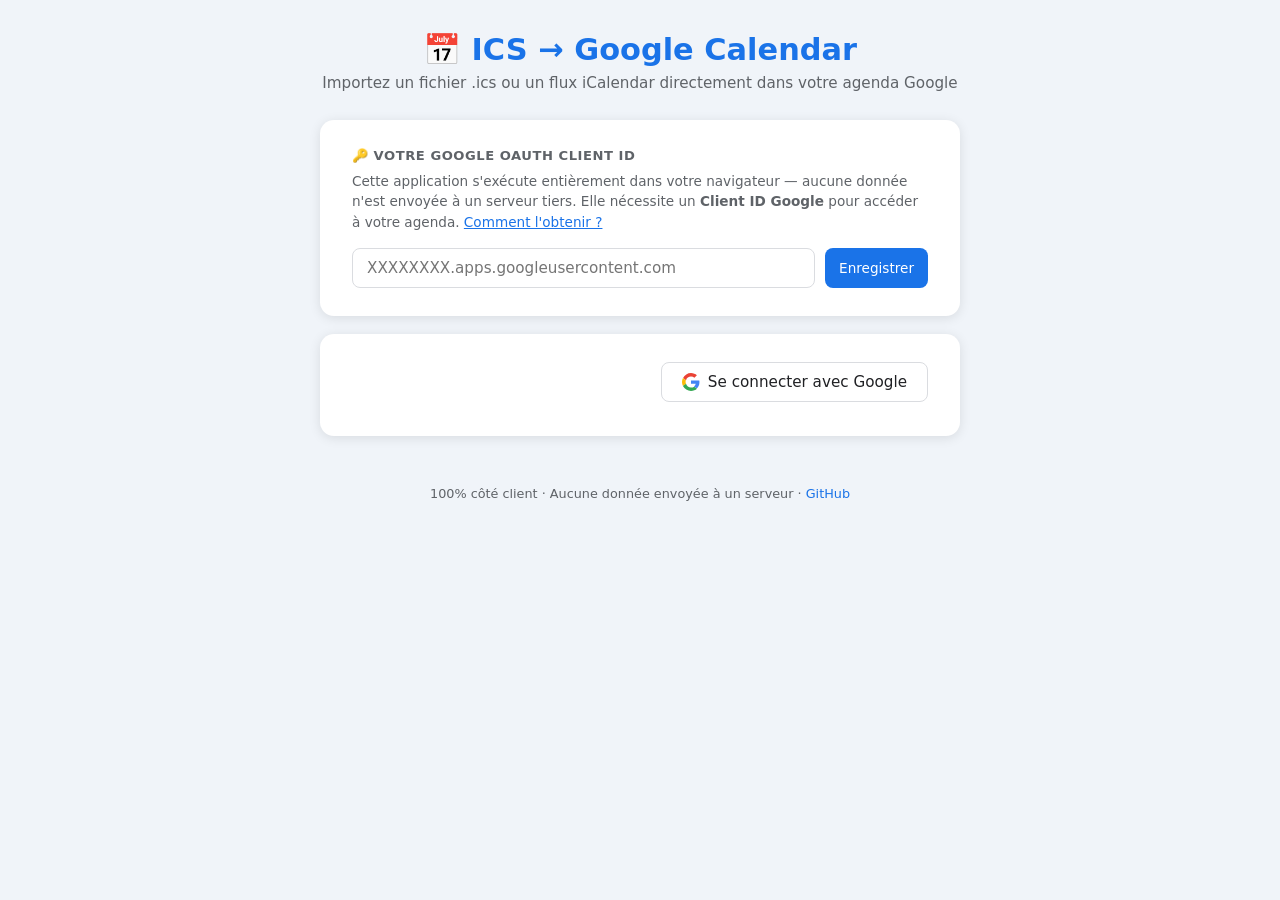
==== index.html @ 525be903 "Initial commit - ICS to GCal" ====
<!DOCTYPE html>
<html lang="fr">
<head>
  <meta charset="UTF-8"/>
  <meta name="viewport" content="width=device-width, initial-scale=1.0"/>
  <title>ICS → Google Calendar</title>
  <link rel="stylesheet" href="css/style.css"/>
</head>
<body>

<!-- ── En-tête ──────────────────────────────────────────────────────────── -->
<header>
  <h1>📅 ICS → Google Calendar</h1>
  <p>Importez un fichier .ics ou un flux iCalendar directement dans votre agenda Google</p>
</header>

<!-- ── Configuration Client ID ──────────────────────────────────────────── -->
<div class="card" id="setup-panel">
  <label class="label">🔑 Votre Google OAuth Client ID</label>
  <p class="setup-hint">
    Cette application s'exécute entièrement dans votre navigateur — aucune donnée n'est
    envoyée à un serveur tiers. Elle nécessite un <strong>Client ID Google</strong> pour
    accéder à votre agenda.
    <a href="https://github.com/votre-repo/ics-to-gcal#obtenir-un-client-id" target="_blank" rel="noopener noreferrer">
      Comment l'obtenir ?
    </a>
  </p>
  <div class="setup-row">
    <input type="text" id="client-id-input"
           placeholder="XXXXXXXX.apps.googleusercontent.com"
           autocomplete="off" spellcheck="false"/>
    <button class="btn btn--primary btn--sm" id="save-client-id-btn">Enregistrer</button>
  </div>
</div>

<!-- ── Auth ──────────────────────────────────────────────────────────────── -->
<div class="card">
  <div id="auth-section">
    <div class="user-badge" id="user-badge">
      <span id="user-email"></span>
    </div>

    <!-- Spinner affiché pendant la tentative de connexion automatique -->
    <span id="auth-spinner" hidden class="auth-spinner">
      <span class="spinner"></span> Connexion en cours…
    </span>

    <button class="btn btn--outline" id="login-btn">
      <svg class="google-logo" viewBox="0 0 48 48" xmlns="http://www.w3.org/2000/svg">
        <path fill="#EA4335" d="M24 9.5c3.5 0 6.6 1.2 9 3.2l6.7-6.7C35.8 2.5 30.3 0 24 0 14.8 0 6.9 5.4 2.9 13.3l7.8 6C12.5 13 17.8 9.5 24 9.5z"/>
        <path fill="#4285F4" d="M46.5 24.5c0-1.6-.1-3.1-.4-4.5H24v8.5h12.7c-.6 3-2.3 5.5-4.8 7.2l7.5 5.8c4.4-4 7.1-10 7.1-17z"/>
        <path fill="#FBBC05" d="M10.7 28.7A14.5 14.5 0 0 1 9.5 24c0-1.6.3-3.2.8-4.7l-7.8-6A23.9 23.9 0 0 0 0 24c0 3.9.9 7.5 2.5 10.8l8.2-6.1z"/>
        <path fill="#34A853" d="M24 48c6.5 0 11.9-2.1 15.9-5.8l-7.5-5.8c-2.1 1.5-4.8 2.3-8.4 2.3-6.2 0-11.5-4.2-13.3-9.9l-8.2 6.1C6.9 42.6 14.8 48 24 48z"/>
      </svg>
      Se connecter avec Google
    </button>

    <button class="btn btn--danger btn--sm" id="logout-btn" hidden>
      Déconnexion
    </button>
  </div>
</div>

<!-- ── Barre de progression (globale) ───────────────────────────────────── -->
<div id="progress-bar" class="card" hidden>
  <div class="progress-track">
    <div id="progress-fill"></div>
  </div>
  <div id="progress-text">0 / 0</div>
</div>

<!-- ────────────────────────────────────────────────────────────────────────
     ÉTAPE 1 : Source ICS
─────────────────────────────────────────────────────────────────────────── -->
<div class="card" id="step-1" hidden>
  <h2>📂 Source du calendrier</h2>

  <!-- Drop zone -->
  <label class="label">Fichier .ics</label>
  <div class="drop-zone" id="drop-zone">
    <input type="file" id="file-input" accept=".ics,text/calendar"/>
    <span class="dz-icon">📂</span>
    <p class="dz-hint">Glissez un fichier <strong>.ics</strong> ici<br>ou cliquez pour parcourir</p>
    <span id="file-label"></span>
  </div>

  <div class="divider">ou</div>

  <!-- URL -->
  <div class="form-group">
    <label class="label" for="url-input">URL d'un flux iCalendar</label>
    <input type="url" id="url-input"
           placeholder="https://example.com/calendar.ics"/>
    <p class="field-hint">
      ⚠️ Certaines URLs bloquent les requêtes depuis le navigateur (CORS).
      Si l'import échoue, téléchargez le fichier .ics manuellement.
    </p>
  </div>

  <button class="btn btn--primary btn--full" id="parse-btn">
    🔍 Analyser
  </button>
</div>

<!-- ────────────────────────────────────────────────────────────────────────
     ÉTAPE 2 : Prévisualisation + Options
─────────────────────────────────────────────────────────────────────────── -->
<div class="card card--wide" id="step-2" hidden>

  <div class="step-header">
    <h2>👀 Prévisualisation</h2>
    <span id="preview-count"></span>
  </div>

  <!-- Table -->
  <div class="table-wrap">
    <table>
      <thead>
        <tr>
          <th class="col-check">
            <input type="checkbox" id="select-all" title="Tout sélectionner" checked/>
          </th>
          <th>Titre</th>
          <th>Début</th>
          <th>Fin</th>
          <th>Tags</th>
        </tr>
      </thead>
      <tbody id="preview-body"></tbody>
    </table>
  </div>

  <!-- Options -->
  <div class="options-grid">
    <div class="form-group">
      <label class="label" for="calendar-select">Agenda de destination</label>
      <select id="calendar-select"></select>
    </div>
    <div class="form-group">
      <label class="label" for="strategy-select">Gestion des doublons</label>
      <select id="strategy-select">
        <option value="skip"      selected>⏭ Ignorer les doublons</option>
        <option value="update">🔄 Mettre à jour les doublons</option>
        <option value="duplicate">➕ Importer quand même</option>
      </select>
    </div>
  </div>

  <div class="import-actions">
    <button class="btn btn--outline" id="back-btn">← Retour</button>
    <button class="btn btn--primary" id="import-btn" disabled>
      ⬆️ Importer
    </button>
  </div>
</div>

<!-- ────────────────────────────────────────────────────────────────────────
     ÉTAPE 3 : Résultat
─────────────────────────────────────────────────────────────────────────── -->
<div class="card" id="step-3" hidden>
  <h2>🎉 Import terminé</h2>
  <div id="result-summary"></div>
  <div id="result-details"></div>
  <button class="btn btn--primary btn--full" id="new-import-btn">
    ➕ Nouvel import
  </button>
</div>

<!-- ── Toast ──────────────────────────────────────────────────────────────── -->
<div id="toast" class="toast" role="alert" aria-live="polite"></div>

<!-- ── Footer ────────────────────────────────────────────────────────────── -->
<footer>
  100% côté client · Aucune donnée envoyée à un serveur ·
  <a href="https://github.com/votre-repo/ics-to-gcal" target="_blank" rel="noopener noreferrer">GitHub</a>
</footer>

<!-- ── Scripts ────────────────────────────────────────────────────────────── -->
<!-- ical.js : parsing iCalendar en JavaScript -->
<script src="js/ical.min.js"></script>

<!-- Google Identity Services -->
<script src="https://accounts.google.com/gsi/client" async></script>

<!-- App modules -->
<script src="js/parser.js"></script>
<script src="js/gcal.js"></script>
<script src="js/app.js"></script>

</body>
</html>
---- css/style.css ----
/* ── Reset & Variables ───────────────────────────────────────────────────── */
*, *::before, *::after { box-sizing: border-box; margin: 0; padding: 0; }
[hidden] { display: none !important; }

:root {
  --bg:          #f0f4f9;
  --card:        #ffffff;
  --primary:     #1a73e8;
  --primary-dk:  #1558b0;
  --danger:      #d93025;
  --success:     #1e8e3e;
  --warning:     #f9ab00;
  --muted:       #5f6368;
  --border:      #dadce0;
  --text:        #202124;
  --radius:      14px;
  --shadow:      0 2px 12px rgba(0,0,0,.1);
  --font:        "Google Sans", "Segoe UI", system-ui, sans-serif;
}

body {
  font-family: var(--font);
  background: var(--bg);
  color: var(--text);
  min-height: 100vh;
  display: flex;
  flex-direction: column;
  align-items: center;
  padding: 32px 16px 64px;
}

/* ── Layout ──────────────────────────────────────────────────────────────── */

header {
  text-align: center;
  margin-bottom: 28px;
}
header h1 { font-size: 1.9rem; font-weight: 700; color: var(--primary); }
header p  { color: var(--muted); margin-top: 6px; font-size: .95rem; }

.card {
  background: var(--card);
  border-radius: var(--radius);
  box-shadow: var(--shadow);
  padding: 28px 32px;
  width: 100%;
  max-width: 640px;
  margin-bottom: 18px;
}

.card--wide { max-width: 900px; }

/* ── Setup panel ─────────────────────────────────────────────────────────── */

.setup-hint {
  font-size: .85rem;
  color: var(--muted);
  margin: 8px 0 16px;
  line-height: 1.5;
}
.setup-hint a { color: var(--primary); }

.setup-row {
  display: flex;
  gap: 10px;
}
.setup-row input { flex: 1; }

/* ── Auth section ────────────────────────────────────────────────────────── */

#auth-section {
  display: flex;
  align-items: center;
  justify-content: space-between;
  flex-wrap: wrap;
  gap: 12px;
  margin-bottom: 6px;
}

.user-badge {
  display: flex;
  align-items: center;
  gap: 8px;
  font-size: .9rem;
  color: var(--success);
}
.user-badge strong { color: var(--text); }

/* ── Buttons ─────────────────────────────────────────────────────────────── */

.btn {
  display: inline-flex;
  align-items: center;
  gap: 8px;
  padding: 10px 20px;
  border-radius: 8px;
  border: none;
  font-size: .95rem;
  font-weight: 500;
  cursor: pointer;
  transition: background .15s, box-shadow .15s, opacity .15s;
  font-family: var(--font);
  text-decoration: none;
}
.btn:disabled { opacity: .45; cursor: not-allowed; }
.btn--primary  { background: var(--primary); color: #fff; }
.btn--primary:not(:disabled):hover { background: var(--primary-dk); box-shadow: 0 2px 8px rgba(26,115,232,.35); }
.btn--outline  { background: #fff; color: var(--text); border: 1px solid var(--border); }
.btn--outline:hover { background: #f1f3f4; }
.btn--danger   { background: #fce8e6; color: var(--danger); }
.btn--danger:hover { background: #f5c6c2; }
.btn--full { width: 100%; justify-content: center; }
.btn--sm { padding: 7px 14px; font-size: .85rem; }

.google-logo { width: 18px; height: 18px; }

/* ── Forms ───────────────────────────────────────────────────────────────── */

label.label {
  display: block;
  font-size: .82rem;
  font-weight: 600;
  color: var(--muted);
  margin-bottom: 6px;
  text-transform: uppercase;
  letter-spacing: .04em;
}

input[type="text"],
input[type="url"],
select {
  width: 100%;
  padding: 10px 14px;
  border: 1.5px solid var(--border);
  border-radius: 8px;
  font-size: .95rem;
  font-family: var(--font);
  color: var(--text);
  background: #fff;
  outline: none;
  transition: border-color .15s;
}
input:focus, select:focus { border-color: var(--primary); }

.form-group { margin-bottom: 18px; }

/* ── Drop Zone ───────────────────────────────────────────────────────────── */

.drop-zone {
  border: 2px dashed var(--border);
  border-radius: 10px;
  padding: 28px 16px;
  text-align: center;
  cursor: pointer;
  transition: border-color .2s, background .2s;
  position: relative;
  margin-bottom: 4px;
}
.drop-zone:hover, .drop-zone.drag-over {
  border-color: var(--primary);
  background: rgba(26,115,232,.04);
}
.drop-zone input[type="file"] {
  position: absolute; inset: 0; opacity: 0;
  cursor: pointer; width: 100%; height: 100%;
}
.drop-zone .dz-icon   { font-size: 2rem; display: block; margin-bottom: 6px; }
.drop-zone .dz-hint   { color: var(--muted); font-size: .9rem; }
.drop-zone .dz-hint strong { color: var(--text); }
#file-label { display: block; margin-top: 8px; font-size: .9rem; color: var(--primary); font-weight: 600; min-height: 1.2em; }

.divider {
  display: flex; align-items: center; gap: 12px;
  color: var(--muted); font-size: .82rem;
  margin: 16px 0;
  text-transform: uppercase; letter-spacing: .04em;
}
.divider::before, .divider::after {
  content: ""; flex: 1; height: 1px; background: var(--border);
}

/* ── Field hint ──────────────────────────────────────────────────────────── */

.field-hint { font-size: .8rem; color: var(--muted); margin-top: 6px; }

/* ── Step headings ───────────────────────────────────────────────────────── */

.step-header {
  display: flex;
  align-items: center;
  justify-content: space-between;
  margin-bottom: 20px;
  flex-wrap: wrap;
  gap: 10px;
}
.step-header h2 { font-size: 1.1rem; font-weight: 600; }
#preview-count { font-size: .9rem; color: var(--muted); }
.count-valid   { color: var(--success); font-weight: 600; }
.count-error   { color: var(--danger);  font-weight: 600; }

/* ── Table prévisualisation ──────────────────────────────────────────────── */

.table-wrap {
  overflow-x: auto;
  border: 1px solid var(--border);
  border-radius: 10px;
  margin-bottom: 20px;
}

table {
  width: 100%;
  border-collapse: collapse;
  font-size: .875rem;
}
thead th {
  background: #f8f9fa;
  padding: 10px 12px;
  text-align: left;
  font-weight: 600;
  font-size: .8rem;
  color: var(--muted);
  text-transform: uppercase;
  letter-spacing: .04em;
  border-bottom: 1px solid var(--border);
}
tbody tr { border-bottom: 1px solid var(--border); transition: background .1s; }
tbody tr:last-child { border-bottom: none; }
tbody tr:hover { background: #f8f9fa; }
tbody tr.row-invalid { background: #fff8f8; }
td { padding: 10px 12px; vertical-align: middle; }

.col-check { width: 36px; }
.col-date  { white-space: nowrap; color: var(--muted); font-size: .82rem; }
.col-title { font-weight: 500; }
.col-tags  { min-width: 120px; }

.tag {
  display: inline-block;
  font-size: .75rem;
  padding: 2px 8px;
  border-radius: 99px;
  margin-right: 4px;
}
.tag-rec { background: #e8f0fe; color: #1a73e8; }
.tag-loc { background: #fef7e0; color: #b06000; }
.tag-err { background: #fce8e6; color: var(--danger); cursor: help; }

/* ── Options import ──────────────────────────────────────────────────────── */

.options-grid {
  display: grid;
  grid-template-columns: 1fr 1fr;
  gap: 16px;
  margin-bottom: 20px;
}
.options-grid .form-group { margin-bottom: 0; }
@media (max-width: 540px) { .options-grid { grid-template-columns: 1fr; } }

.import-actions {
  display: flex;
  gap: 10px;
  justify-content: flex-end;
  flex-wrap: wrap;
}

/* ── Progress ────────────────────────────────────────────────────────────── */

#progress-bar {
  width: 100%;
  max-width: 640px;
  margin-bottom: 10px;
}
.progress-track {
  height: 8px;
  background: var(--border);
  border-radius: 99px;
  overflow: hidden;
  margin-bottom: 6px;
}
#progress-fill {
  height: 100%;
  background: var(--primary);
  border-radius: 99px;
  transition: width .3s ease;
  width: 0%;
}
#progress-text { font-size: .85rem; color: var(--muted); text-align: right; }

/* ── Résultat ────────────────────────────────────────────────────────────── */

#step-1 > h2 { margin-bottom: 20px; }
#step-3 > h2 { margin-bottom: 16px; }

#result-summary {
  font-size: 1.1rem;
  font-weight: 600;
  margin-bottom: 16px;
  line-height: 1.6;
}
.error-list {
  font-size: .85rem;
  color: var(--danger);
  padding-left: 18px;
  margin-bottom: 16px;
  line-height: 1.8;
}

/* ── Toast ───────────────────────────────────────────────────────────────── */

.toast {
  position: fixed;
  bottom: 24px;
  left: 50%;
  transform: translateX(-50%) translateY(80px);
  background: #323232;
  color: #fff;
  padding: 12px 22px;
  border-radius: 8px;
  font-size: .9rem;
  max-width: 480px;
  text-align: center;
  z-index: 1000;
  transition: transform .3s ease, opacity .3s;
  opacity: 0;
  box-shadow: 0 4px 16px rgba(0,0,0,.25);
}
.toast--visible    { transform: translateX(-50%) translateY(0); opacity: 1; }
.toast--error      { background: var(--danger); }
.toast--success    { background: var(--success); }

/* ── Auth spinner ────────────────────────────────────────────────────────── */

.auth-spinner {
  display: inline-flex;
  align-items: center;
  gap: 8px;
  font-size: .9rem;
  color: var(--muted);
}
.spinner {
  width: 16px; height: 16px;
  border: 2px solid var(--border);
  border-top-color: var(--primary);
  border-radius: 50%;
  animation: spin .7s linear infinite;
  display: inline-block;
}
@keyframes spin { to { transform: rotate(360deg); } }

/* ── Footer ──────────────────────────────────────────────────────────────── */

footer {
  margin-top: 32px;
  color: var(--muted);
  font-size: .8rem;
  text-align: center;
}
footer a { color: var(--primary); text-decoration: none; }

/* ── Responsive ──────────────────────────────────────────────────────────── */

@media (max-width: 600px) {
  .card { padding: 20px 16px; }
  header h1 { font-size: 1.5rem; }
}
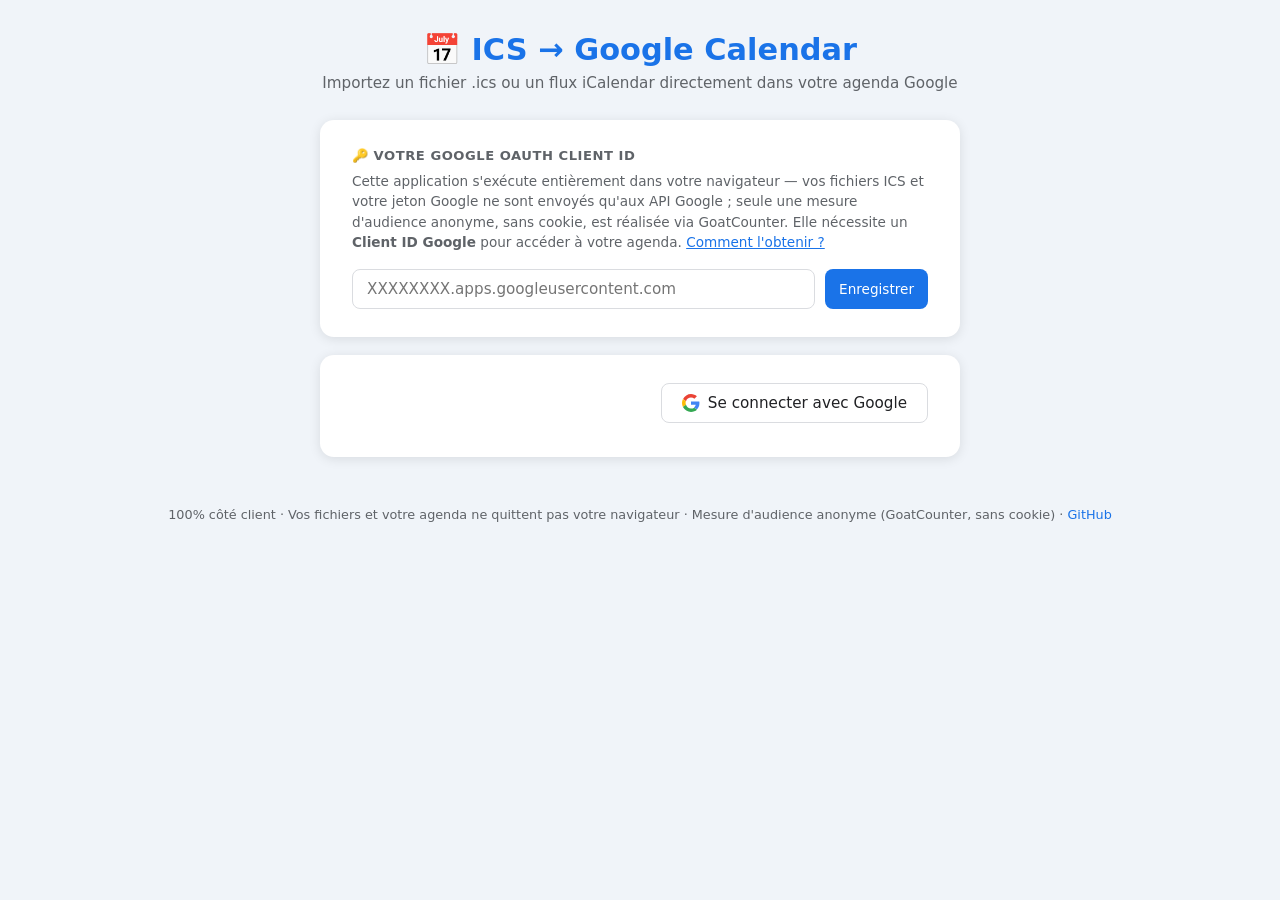
==== commit 42f733fe: "Add GoatCounter analytics on the GitHub Pages site Cookie-free, aggregated visit counting with the s" ====
--- a/index.html
+++ b/index.html
@@ -5,6 +5,24 @@
   <meta name="viewport" content="width=device-width, initial-scale=1.0"/>
   <title>ICS → Google Calendar</title>
   <link rel="stylesheet" href="css/style.css"/>
+<!-- Mesure d'audience GoatCounter : sans cookie, données agrégées, active uniquement sur GitHub Pages -->
+<script>
+(function () {
+  var host = 'bretzelcoder.github.io', queue = [];
+  window.gcEvent = function (p, title) {
+    var gc = window.goatcounter;
+    if (gc && typeof gc.count === 'function') { try { gc.count({ path: p, title: title || p, event: true }); } catch (e) {} }
+    else if (location.hostname === host && queue.length < 20) queue.push([p, title]);
+  };
+  if (location.hostname !== host) return;
+  window.goatcounter = { path: function () { return location.pathname; } };
+  var s = document.createElement('script');
+  s.async = true; s.src = 'https://gc.zgo.at/count.js';
+  s.setAttribute('data-goatcounter', 'https://bretzelgoatcounter.goatcounter.com/count');
+  s.onload = function () { while (queue.length) { var e = queue.shift(); window.gcEvent(e[0], e[1]); } };
+  document.head.appendChild(s);
+})();
+</script>
 </head>
 <body>
 
@@ -18,10 +36,11 @@
 <div class="card" id="setup-panel">
   <label class="label">🔑 Votre Google OAuth Client ID</label>
   <p class="setup-hint">
-    Cette application s'exécute entièrement dans votre navigateur — aucune donnée n'est
-    envoyée à un serveur tiers. Elle nécessite un <strong>Client ID Google</strong> pour
+    Cette application s'exécute entièrement dans votre navigateur — vos fichiers ICS et
+    votre jeton Google ne sont envoyés qu'aux API Google ; seule une mesure d'audience
+    anonyme, sans cookie, est réalisée via GoatCounter. Elle nécessite un <strong>Client ID Google</strong> pour
     accéder à votre agenda.
-    <a href="https://github.com/votre-repo/ics-to-gcal#obtenir-un-client-id" target="_blank" rel="noopener noreferrer">
+    <a href="https://github.com/BretzelCoder/GoogleAgendaAssistant#-mise-en-place" target="_blank" rel="noopener noreferrer">
       Comment l'obtenir ?
     </a>
   </p>
@@ -171,8 +190,8 @@
 
 <!-- ── Footer ────────────────────────────────────────────────────────────── -->
 <footer>
-  100% côté client · Aucune donnée envoyée à un serveur ·
-  <a href="https://github.com/votre-repo/ics-to-gcal" target="_blank" rel="noopener noreferrer">GitHub</a>
+  100% côté client · Vos fichiers et votre agenda ne quittent pas votre navigateur · Mesure d'audience anonyme (GoatCounter, sans cookie) ·
+  <a href="https://github.com/BretzelCoder/GoogleAgendaAssistant" target="_blank" rel="noopener noreferrer">GitHub</a>
 </footer>
 
 <!-- ── Scripts ────────────────────────────────────────────────────────────── -->
